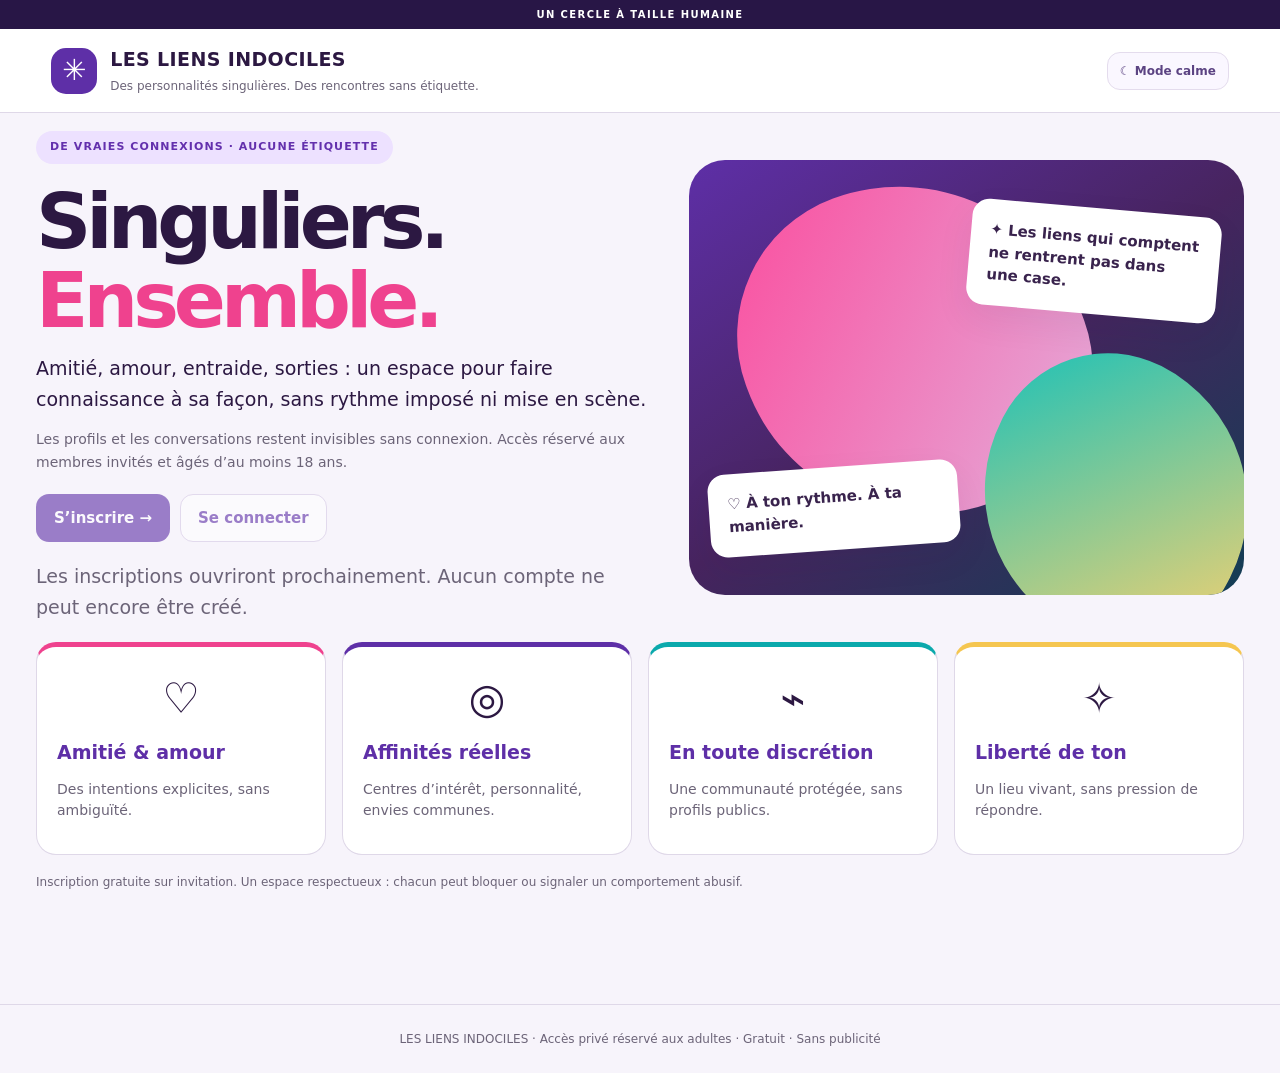
==== index.html @ 8195e967 "Add files via upload" ====
<!doctype html><html lang="fr"><head><meta charset="utf-8"><meta name="viewport" content="width=device-width,initial-scale=1"><meta name="theme-color" content="#22103c"><meta name="robots" content="noindex,nofollow"><title>LES LIENS INDOCILES — Cercle privé</title><meta name="description" content="Des personnalités singulières. Des rencontres sans étiquette."><link rel="stylesheet" href="style.css"></head><body>
<div class="topline">UN CERCLE À TAILLE HUMAINE</div>
<header><div class="brand"><div class="brandicon">✳</div><div><b>LES LIENS INDOCILES</b><span>Des personnalités singulières. Des rencontres sans étiquette.</span></div></div><div class="right"><span id="userBadge" class="muted"></span><button id="calmBtn" class="quiet" title="Atténue couleurs et animations">☾ Mode calme</button><button id="logoutBtn" class="quiet" hidden>Se déconnecter</button></div></header>
<main>
<section id="publicHome" class="publicHome"><div class="hero"><div><span class="eyebrow">DE VRAIES CONNEXIONS · AUCUNE ÉTIQUETTE</span><h1>Singuliers.<br><em>Ensemble.</em></h1><p>Amitié, amour, entraide, sorties : un espace pour faire connaissance à sa façon, sans rythme imposé ni mise en scène.</p><p class="note">Les profils et les conversations restent invisibles sans connexion. Accès réservé aux membres invités et âgés d’au moins 18 ans.</p><div class="actions"><button id="signupOpen" class="primary">S’inscrire →</button><button id="loginOpen" class="secondary">Se connecter</button></div><p class="tiny" id="availabilityInfo" aria-live="polite"></p></div><div class="illustration"><div class="shape orb1"></div><div class="shape orb2"></div><div class="quote q1">✦ Les liens qui comptent ne rentrent pas dans une case.</div><div class="quote q2">♡ À ton rythme. À ta manière.</div></div></div><div class="features"><article><div>♡</div><h3>Amitié & amour</h3><p>Des intentions explicites, sans ambiguïté.</p></article><article><div>◎</div><h3>Affinités réelles</h3><p>Centres d’intérêt, personnalité, envies communes.</p></article><article><div>⌁</div><h3>En toute discrétion</h3><p>Une communauté protégée, sans profils publics.</p></article><article><div>✧</div><h3>Liberté de ton</h3><p>Un lieu vivant, sans pression de répondre.</p></article></div><p class="tiny">Inscription gratuite sur invitation. Un espace respectueux : chacun peut bloquer ou signaler un comportement abusif.</p></section>
<section id="authPanel" class="authPanel" hidden><div class="panel authbox"><button id="backHome" class="quiet">← Accueil</button><h2 id="authTitle">Créer mon compte</h2><p class="muted">L’accès est réservé aux personnes invitées. Les profils et les échanges restent privés.</p><label>Adresse e-mail<input id="authEmail" type="email" autocomplete="email" placeholder="toi@exemple.fr"></label><label>Mot de passe<input id="authPassword" type="password" autocomplete="current-password" minlength="10" placeholder="Au moins 10 caractères"></label><div class="actions"><button id="signUpBtn" class="primary">Créer mon compte</button><button id="signInBtn" class="secondary">Me connecter</button></div><p class="tiny">Utilise l’adresse à laquelle tu as été invité(e). Un e-mail de confirmation peut être nécessaire.</p><div id="authMessage" class="feedback" aria-live="polite"></div></div></section>
<section id="app" hidden><nav class="tabs" aria-label="Espace membres"><button data-page="explorer" class="active">Découvrir</button><button data-page="profil">Mon profil</button><button data-page="messages">Messages</button><button data-page="securite">Sécurité</button></nav><div id="pageContent"></div></section>
<section id="setup" class="setup" hidden><div class="panel"><h2>Les inscriptions ne sont pas encore ouvertes</h2><p>Le cercle n’est pas encore accessible aux nouveaux membres.</p></div></section>
</main><footer>LES LIENS INDOCILES · Accès privé réservé aux adultes · Gratuit · Sans publicité</footer>
<div id="modal" class="modal" hidden role="dialog" aria-modal="true" aria-labelledby="modalTitle"><div class="dialog"><button id="closeModal" class="close" aria-label="Fermer">×</button><h2 id="modalTitle">Profil</h2><div id="modalContent"></div></div></div>
<script src="config.js" onerror="void 0"></script><script type="module" src="app.js"></script>
</body></html>
---- style.css ----
:root{--bg:#f7f4fb;--paper:white;--text:#2c1842;--muted:#6c6478;--line:#dfd8e8;--pink:#ef428e;--teal:#0ba9ac;--yellow:#f5c650;--purple:#5e2fa7;--shadow:0 14px 35px #2f1a4a12}*{box-sizing:border-box}html{scroll-behavior:smooth}body{margin:0;font:15px/1.5 system-ui,'Segoe UI',Arial,sans-serif;background:var(--bg);color:var(--text)}button,input,select,textarea{font:inherit}button{cursor:pointer}button:disabled{opacity:.6;cursor:not-allowed}a{color:inherit;text-decoration:none}a:hover{text-decoration:underline}h1,h2,h3,p{margin:0 0 13px}h1{font-size:clamp(48px,6vw,92px);line-height:1.03;letter-spacing:-.065em}h1 em{font-style:normal;color:var(--pink)}h2{font-size:clamp(25px,3vw,36px);letter-spacing:-.04em}.topline{background:#281646;color:white;text-align:center;padding:7px 12px;font-size:10px;font-weight:800;letter-spacing:.14em}header{padding:16px clamp(18px,4vw,60px);background:#fff;border-bottom:1px solid var(--line);display:flex;gap:20px;justify-content:space-between;align-items:center;flex-wrap:wrap}.brand{display:flex;align-items:center;gap:13px}.brandicon{background:var(--purple);color:#fff;width:46px;height:46px;border-radius:15px;display:grid;place-items:center;font-size:29px}.brand b{font-size:19px;letter-spacing:.02em;display:block}.brand span{font-size:12px;color:var(--muted)}.right{display:flex;align-items:center;gap:8px;flex-wrap:wrap}.muted{color:var(--muted)}main{max-width:1260px;margin:auto;padding:0 26px 60px}.hero{display:grid;grid-template-columns:1.05fr .95fr;gap:40px;align-items:center;min-height:510px}.hero p{font-size:19px;max-width:620px;line-height:1.65}.hero .note{font-size:14px;color:var(--muted)}.eyebrow{display:inline-block;color:#6330ad;background:#ede1ff;font-size:11px;letter-spacing:.1em;font-weight:900;border-radius:99px;padding:8px 14px;margin:18px 0}.actions{display:flex;align-items:center;gap:10px;flex-wrap:wrap;margin:19px 0}.primary,.secondary,.quiet,.chip,.tabs button,.linkbutton{border-radius:13px;padding:12px 17px;font-weight:800;border:1px solid transparent;display:inline-flex;align-items:center;justify-content:center;gap:7px}.primary,.linkbutton{background:var(--purple);color:#fff}.primary:hover{background:#4c2787;text-decoration:none}.secondary{background:#fff;border-color:#d5c9e5;color:var(--purple)}.secondary:hover{background:#f2eaff;text-decoration:none}.quiet{background:#faf7ff;border-color:#e4dced;color:#5b4382;padding:9px 12px;font-size:12px}.illustration{height:435px;position:relative;overflow:hidden;border-radius:36px;background:linear-gradient(145deg,#5e2fa7,#47245f 50%,#123e54)}.shape{position:absolute;border-radius:45% 60% 43% 59%}.orb1{width:340px;height:340px;top:20px;left:55px;background:linear-gradient(135deg,#fb4d9e,#e3afdb);transform:rotate(-20deg)}.orb2{width:275px;height:275px;bottom:-40px;right:-10px;background:linear-gradient(130deg,#18c1b9,#fbd16e);transform:rotate(27deg)}.quote{position:absolute;background:#fff;color:#39234d;border-radius:17px;padding:19px;box-shadow:var(--shadow);max-width:250px;font-weight:750}.q1{right:25px;top:48px;transform:rotate(5deg)}.q2{bottom:45px;left:20px;transform:rotate(-4deg)}.features{display:grid;grid-template-columns:repeat(4,1fr);gap:16px}.features article{background:white;border:1px solid var(--line);border-top:5px solid var(--pink);padding:20px;border-radius:20px}.features article:nth-child(2){border-top-color:var(--purple)}.features article:nth-child(3){border-top-color:var(--teal)}.features article:nth-child(4){border-top-color:var(--yellow)}.features article div{font-size:42px;text-align:center;margin-bottom:8px}.features article h3{font-size:19px;color:var(--purple)}.features article p{color:var(--muted);font-size:14px}.tiny{font-size:12px;color:var(--muted);margin:18px 0}.panel{border:1px solid var(--line);border-radius:22px;background:white;padding:24px;box-shadow:var(--shadow)}.authbox{max-width:540px;margin:45px auto}.authbox label,.fieldlabel{display:block;font-size:13px;font-weight:800;margin:12px 0}.fieldlabel{margin-bottom:5px}input:not([type=checkbox]),select,textarea{display:block;width:100%;padding:11px 13px;border:1px solid #cfc3dd;border-radius:12px;background:#fff;color:var(--text);margin-top:5px}input[type=checkbox]{width:17px;height:17px;accent-color:var(--purple)}textarea{min-height:87px;resize:vertical}.feedback{font-weight:700;color:var(--purple);font-size:13px;white-space:pre-wrap}.tabs{display:flex;flex-wrap:wrap;gap:7px;margin:25px 0}.tabs button{background:white;border:1px solid var(--line);color:var(--text)}.tabs button.active{color:#fff;background:var(--purple)}.contenttop{margin-bottom:16px;display:flex;align-items:center;justify-content:space-between;gap:15px;flex-wrap:wrap}.contenttop p{color:var(--muted)}.filters{display:grid;grid-template-columns:repeat(5,minmax(110px,1fr));gap:10px;margin-bottom:15px}.filters label{font-size:12px;font-weight:750}.grid{display:grid;grid-template-columns:repeat(3,minmax(0,1fr));gap:16px}.profilecard{background:white;border:1px solid var(--line);border-radius:20px;overflow:hidden}.cardcover{height:125px;position:relative;display:flex;align-items:center;justify-content:center;background:linear-gradient(135deg,#dbb2f4,#fbd1df)}.profilecard:nth-child(3n+2) .cardcover{background:linear-gradient(135deg,#a9e9e2,#f3d2f2)}.profilecard:nth-child(3n+3) .cardcover{background:linear-gradient(135deg,#f3cf89,#d4cafc)}.avatar{width:85px;height:85px;border-radius:50%;background:#fff9;display:grid;place-items:center;font:40px Georgia,serif;color:var(--purple);object-fit:cover;border:3px solid white}.cardbody{padding:17px}.cardbody h3{margin:0}.pillset{display:flex;gap:5px;flex-wrap:wrap;margin:7px 0}.pill{border-radius:30px;background:#f2e7ff;color:#6136a0;padding:4px 9px;font-size:11px;font-weight:800}.cardbody p{font-size:13px;color:var(--muted)}.twocol{display:grid;grid-template-columns:1.2fr .8fr;gap:18px}.formgrid{display:grid;grid-template-columns:1fr 1fr;gap:12px}.checks{display:flex;gap:11px;flex-wrap:wrap;align-items:center;margin:7px 0}.checks label{display:flex;gap:5px;align-items:center;font-size:13px}.hint{font-size:12px;color:var(--muted)}.notice{padding:13px;border-radius:13px;background:#f2eaff;color:#553483;font-size:13px}.warn{background:#fff2d9;color:#745421;padding:13px;border-radius:14px}.chatbox{display:grid;grid-template-columns:280px 1fr;gap:16px}.chatmembers{display:grid;gap:7px;align-content:start}.chatmembers button{text-align:left;border:1px solid var(--line);padding:11px;border-radius:11px;background:white}.chatmembers button.selected{background:#eee0ff;border-color:#af8ddd}.chatlog{min-height:320px;max-height:480px;overflow:auto;border:1px solid var(--line);border-radius:15px;background:#faf8fd;padding:15px;display:flex;flex-direction:column;gap:10px}.bubble{max-width:82%;padding:12px;border-radius:13px;background:white;border:1px solid var(--line);align-self:flex-start}.bubble.mine{background:#e7d5ff;align-self:flex-end}.bubble small{display:block;color:var(--muted);font-size:11px;margin-top:5px}.bubble img{max-width:200px;max-height:190px;display:block;border-radius:10px}.bubble audio{display:block;max-width:220px}.chatcompose{display:flex;gap:8px;align-items:center;margin-top:10px;flex-wrap:wrap}.chatcompose textarea{flex:1;min-width:220px}.filebutton{position:relative;overflow:hidden}.filebutton input{position:absolute;inset:0;opacity:0;cursor:pointer}.modal{position:fixed;inset:0;background:#1a1039aa;display:grid;place-items:center;padding:18px;z-index:30}.dialog{background:#fff;max-width:570px;width:100%;border-radius:24px;padding:23px;max-height:90vh;overflow:auto;position:relative}.close{position:absolute;top:15px;right:18px;border:0;background:#eee5fa;font-size:24px;border-radius:11px;width:35px;height:35px}.stack{display:grid;gap:8px}.gallery{display:flex;gap:8px;flex-wrap:wrap}.gallery img{width:83px;height:83px;object-fit:cover;border-radius:12px}.sectiontitle{margin-top:23px}.setup{margin-top:30px}.setup .panel{max-width:650px;margin:auto}footer{margin-top:35px;padding:25px;text-align:center;color:var(--muted);font-size:12px;border-top:1px solid var(--line)}[hidden]{display:none!important}button:focus-visible,input:focus-visible,select:focus-visible,textarea:focus-visible{outline:3px solid #f08ab5;outline-offset:2px}
body.calm{--bg:#f5f6f4;--paper:#fff;--text:#33463e;--pink:#617b75;--teal:#617b75;--purple:#536d63;--yellow:#a2aaa0}body.calm *,body.calm *:before,body.calm *:after{animation:none!important;transition:none!important;scroll-behavior:auto!important}body.calm .illustration{background:#dbe8e1}body.calm .orb1,body.calm .orb2{background:#b8d0c3}
@media(max-width:930px){.hero{grid-template-columns:1fr}.illustration{max-height:280px}.features{grid-template-columns:repeat(2,1fr)}.grid{grid-template-columns:repeat(2,1fr)}.filters{grid-template-columns:repeat(3,1fr)}.chatbox{grid-template-columns:1fr}.chatmembers{display:flex;overflow:auto}.chatmembers button{white-space:nowrap}}@media(max-width:600px){main{padding:0 14px 40px}.brand b{font-size:16px}.brand span{font-size:10px}.hero{padding:25px 0}.hero p{font-size:16px}.illustration{height:245px}.orb1{width:210px;height:210px}.orb2{width:170px;height:170px}.q1{right:5px;top:15px}.q2{left:8px;bottom:20px}.features{gap:10px}.features article{padding:13px}.features article h3{font-size:16px}.features article p{font-size:13px}.grid,.twocol,.formgrid{grid-template-columns:1fr}.filters{grid-template-columns:repeat(2,1fr)}.panel{padding:16px}.brandicon{width:36px;height:36px}.tabs button{padding:10px 11px;font-size:12px}}
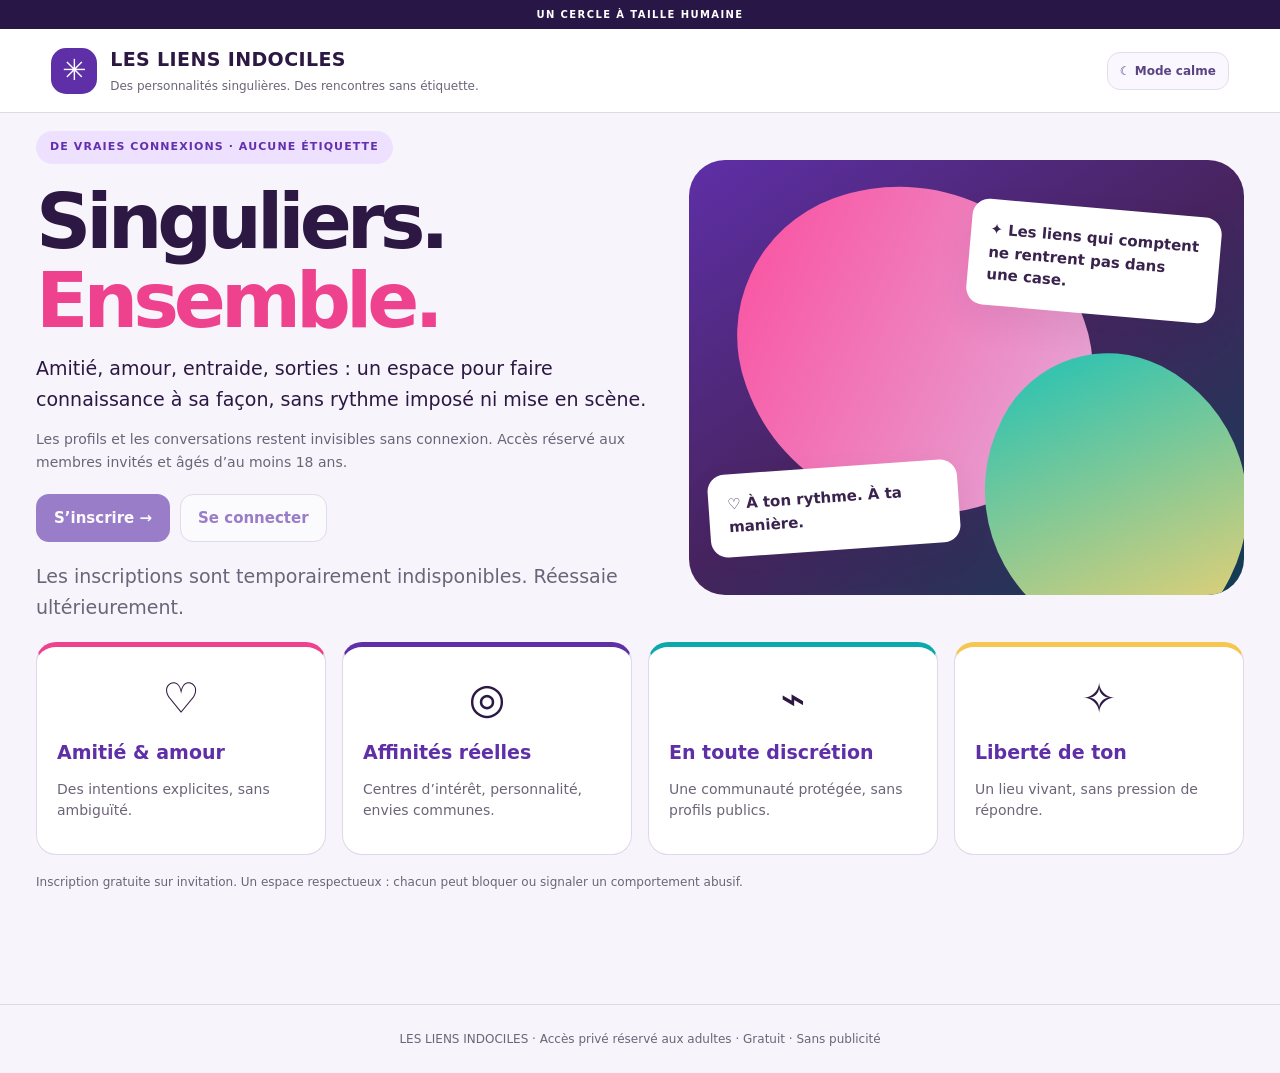
==== commit 99aeb6f9: "Add files via upload" ====
--- a/index.html
+++ b/index.html
@@ -4,7 +4,7 @@
 <main>
 <section id="publicHome" class="publicHome"><div class="hero"><div><span class="eyebrow">DE VRAIES CONNEXIONS · AUCUNE ÉTIQUETTE</span><h1>Singuliers.<br><em>Ensemble.</em></h1><p>Amitié, amour, entraide, sorties : un espace pour faire connaissance à sa façon, sans rythme imposé ni mise en scène.</p><p class="note">Les profils et les conversations restent invisibles sans connexion. Accès réservé aux membres invités et âgés d’au moins 18 ans.</p><div class="actions"><button id="signupOpen" class="primary">S’inscrire →</button><button id="loginOpen" class="secondary">Se connecter</button></div><p class="tiny" id="availabilityInfo" aria-live="polite"></p></div><div class="illustration"><div class="shape orb1"></div><div class="shape orb2"></div><div class="quote q1">✦ Les liens qui comptent ne rentrent pas dans une case.</div><div class="quote q2">♡ À ton rythme. À ta manière.</div></div></div><div class="features"><article><div>♡</div><h3>Amitié & amour</h3><p>Des intentions explicites, sans ambiguïté.</p></article><article><div>◎</div><h3>Affinités réelles</h3><p>Centres d’intérêt, personnalité, envies communes.</p></article><article><div>⌁</div><h3>En toute discrétion</h3><p>Une communauté protégée, sans profils publics.</p></article><article><div>✧</div><h3>Liberté de ton</h3><p>Un lieu vivant, sans pression de répondre.</p></article></div><p class="tiny">Inscription gratuite sur invitation. Un espace respectueux : chacun peut bloquer ou signaler un comportement abusif.</p></section>
 <section id="authPanel" class="authPanel" hidden><div class="panel authbox"><button id="backHome" class="quiet">← Accueil</button><h2 id="authTitle">Créer mon compte</h2><p class="muted">L’accès est réservé aux personnes invitées. Les profils et les échanges restent privés.</p><label>Adresse e-mail<input id="authEmail" type="email" autocomplete="email" placeholder="toi@exemple.fr"></label><label>Mot de passe<input id="authPassword" type="password" autocomplete="current-password" minlength="10" placeholder="Au moins 10 caractères"></label><div class="actions"><button id="signUpBtn" class="primary">Créer mon compte</button><button id="signInBtn" class="secondary">Me connecter</button></div><p class="tiny">Utilise l’adresse à laquelle tu as été invité(e). Un e-mail de confirmation peut être nécessaire.</p><div id="authMessage" class="feedback" aria-live="polite"></div></div></section>
-<section id="app" hidden><nav class="tabs" aria-label="Espace membres"><button data-page="explorer" class="active">Découvrir</button><button data-page="profil">Mon profil</button><button data-page="messages">Messages</button><button data-page="securite">Sécurité</button></nav><div id="pageContent"></div></section>
+<section id="app" hidden><nav class="tabs" aria-label="Espace membres"><button data-page="accueil" class="active">Accueil</button><button data-page="explorer">Découvrir</button><button data-page="forums">Forums</button><button data-page="salons">Salons</button><button data-page="sorties">Sorties</button><button data-page="messages">Messages</button><button data-page="profil">Mon profil</button><button data-page="securite">Sécurité</button></nav><div id="pageContent"></div></section>
 <section id="setup" class="setup" hidden><div class="panel"><h2>Les inscriptions ne sont pas encore ouvertes</h2><p>Le cercle n’est pas encore accessible aux nouveaux membres.</p></div></section>
 </main><footer>LES LIENS INDOCILES · Accès privé réservé aux adultes · Gratuit · Sans publicité</footer>
 <div id="modal" class="modal" hidden role="dialog" aria-modal="true" aria-labelledby="modalTitle"><div class="dialog"><button id="closeModal" class="close" aria-label="Fermer">×</button><h2 id="modalTitle">Profil</h2><div id="modalContent"></div></div></div>
--- a/style.css
+++ b/style.css
@@ -1,3 +1,25 @@
 :root{--bg:#f7f4fb;--paper:white;--text:#2c1842;--muted:#6c6478;--line:#dfd8e8;--pink:#ef428e;--teal:#0ba9ac;--yellow:#f5c650;--purple:#5e2fa7;--shadow:0 14px 35px #2f1a4a12}*{box-sizing:border-box}html{scroll-behavior:smooth}body{margin:0;font:15px/1.5 system-ui,'Segoe UI',Arial,sans-serif;background:var(--bg);color:var(--text)}button,input,select,textarea{font:inherit}button{cursor:pointer}button:disabled{opacity:.6;cursor:not-allowed}a{color:inherit;text-decoration:none}a:hover{text-decoration:underline}h1,h2,h3,p{margin:0 0 13px}h1{font-size:clamp(48px,6vw,92px);line-height:1.03;letter-spacing:-.065em}h1 em{font-style:normal;color:var(--pink)}h2{font-size:clamp(25px,3vw,36px);letter-spacing:-.04em}.topline{background:#281646;color:white;text-align:center;padding:7px 12px;font-size:10px;font-weight:800;letter-spacing:.14em}header{padding:16px clamp(18px,4vw,60px);background:#fff;border-bottom:1px solid var(--line);display:flex;gap:20px;justify-content:space-between;align-items:center;flex-wrap:wrap}.brand{display:flex;align-items:center;gap:13px}.brandicon{background:var(--purple);color:#fff;width:46px;height:46px;border-radius:15px;display:grid;place-items:center;font-size:29px}.brand b{font-size:19px;letter-spacing:.02em;display:block}.brand span{font-size:12px;color:var(--muted)}.right{display:flex;align-items:center;gap:8px;flex-wrap:wrap}.muted{color:var(--muted)}main{max-width:1260px;margin:auto;padding:0 26px 60px}.hero{display:grid;grid-template-columns:1.05fr .95fr;gap:40px;align-items:center;min-height:510px}.hero p{font-size:19px;max-width:620px;line-height:1.65}.hero .note{font-size:14px;color:var(--muted)}.eyebrow{display:inline-block;color:#6330ad;background:#ede1ff;font-size:11px;letter-spacing:.1em;font-weight:900;border-radius:99px;padding:8px 14px;margin:18px 0}.actions{display:flex;align-items:center;gap:10px;flex-wrap:wrap;margin:19px 0}.primary,.secondary,.quiet,.chip,.tabs button,.linkbutton{border-radius:13px;padding:12px 17px;font-weight:800;border:1px solid transparent;display:inline-flex;align-items:center;justify-content:center;gap:7px}.primary,.linkbutton{background:var(--purple);color:#fff}.primary:hover{background:#4c2787;text-decoration:none}.secondary{background:#fff;border-color:#d5c9e5;color:var(--purple)}.secondary:hover{background:#f2eaff;text-decoration:none}.quiet{background:#faf7ff;border-color:#e4dced;color:#5b4382;padding:9px 12px;font-size:12px}.illustration{height:435px;position:relative;overflow:hidden;border-radius:36px;background:linear-gradient(145deg,#5e2fa7,#47245f 50%,#123e54)}.shape{position:absolute;border-radius:45% 60% 43% 59%}.orb1{width:340px;height:340px;top:20px;left:55px;background:linear-gradient(135deg,#fb4d9e,#e3afdb);transform:rotate(-20deg)}.orb2{width:275px;height:275px;bottom:-40px;right:-10px;background:linear-gradient(130deg,#18c1b9,#fbd16e);transform:rotate(27deg)}.quote{position:absolute;background:#fff;color:#39234d;border-radius:17px;padding:19px;box-shadow:var(--shadow);max-width:250px;font-weight:750}.q1{right:25px;top:48px;transform:rotate(5deg)}.q2{bottom:45px;left:20px;transform:rotate(-4deg)}.features{display:grid;grid-template-columns:repeat(4,1fr);gap:16px}.features article{background:white;border:1px solid var(--line);border-top:5px solid var(--pink);padding:20px;border-radius:20px}.features article:nth-child(2){border-top-color:var(--purple)}.features article:nth-child(3){border-top-color:var(--teal)}.features article:nth-child(4){border-top-color:var(--yellow)}.features article div{font-size:42px;text-align:center;margin-bottom:8px}.features article h3{font-size:19px;color:var(--purple)}.features article p{color:var(--muted);font-size:14px}.tiny{font-size:12px;color:var(--muted);margin:18px 0}.panel{border:1px solid var(--line);border-radius:22px;background:white;padding:24px;box-shadow:var(--shadow)}.authbox{max-width:540px;margin:45px auto}.authbox label,.fieldlabel{display:block;font-size:13px;font-weight:800;margin:12px 0}.fieldlabel{margin-bottom:5px}input:not([type=checkbox]),select,textarea{display:block;width:100%;padding:11px 13px;border:1px solid #cfc3dd;border-radius:12px;background:#fff;color:var(--text);margin-top:5px}input[type=checkbox]{width:17px;height:17px;accent-color:var(--purple)}textarea{min-height:87px;resize:vertical}.feedback{font-weight:700;color:var(--purple);font-size:13px;white-space:pre-wrap}.tabs{display:flex;flex-wrap:wrap;gap:7px;margin:25px 0}.tabs button{background:white;border:1px solid var(--line);color:var(--text)}.tabs button.active{color:#fff;background:var(--purple)}.contenttop{margin-bottom:16px;display:flex;align-items:center;justify-content:space-between;gap:15px;flex-wrap:wrap}.contenttop p{color:var(--muted)}.filters{display:grid;grid-template-columns:repeat(5,minmax(110px,1fr));gap:10px;margin-bottom:15px}.filters label{font-size:12px;font-weight:750}.grid{display:grid;grid-template-columns:repeat(3,minmax(0,1fr));gap:16px}.profilecard{background:white;border:1px solid var(--line);border-radius:20px;overflow:hidden}.cardcover{height:125px;position:relative;display:flex;align-items:center;justify-content:center;background:linear-gradient(135deg,#dbb2f4,#fbd1df)}.profilecard:nth-child(3n+2) .cardcover{background:linear-gradient(135deg,#a9e9e2,#f3d2f2)}.profilecard:nth-child(3n+3) .cardcover{background:linear-gradient(135deg,#f3cf89,#d4cafc)}.avatar{width:85px;height:85px;border-radius:50%;background:#fff9;display:grid;place-items:center;font:40px Georgia,serif;color:var(--purple);object-fit:cover;border:3px solid white}.cardbody{padding:17px}.cardbody h3{margin:0}.pillset{display:flex;gap:5px;flex-wrap:wrap;margin:7px 0}.pill{border-radius:30px;background:#f2e7ff;color:#6136a0;padding:4px 9px;font-size:11px;font-weight:800}.cardbody p{font-size:13px;color:var(--muted)}.twocol{display:grid;grid-template-columns:1.2fr .8fr;gap:18px}.formgrid{display:grid;grid-template-columns:1fr 1fr;gap:12px}.checks{display:flex;gap:11px;flex-wrap:wrap;align-items:center;margin:7px 0}.checks label{display:flex;gap:5px;align-items:center;font-size:13px}.hint{font-size:12px;color:var(--muted)}.notice{padding:13px;border-radius:13px;background:#f2eaff;color:#553483;font-size:13px}.warn{background:#fff2d9;color:#745421;padding:13px;border-radius:14px}.chatbox{display:grid;grid-template-columns:280px 1fr;gap:16px}.chatmembers{display:grid;gap:7px;align-content:start}.chatmembers button{text-align:left;border:1px solid var(--line);padding:11px;border-radius:11px;background:white}.chatmembers button.selected{background:#eee0ff;border-color:#af8ddd}.chatlog{min-height:320px;max-height:480px;overflow:auto;border:1px solid var(--line);border-radius:15px;background:#faf8fd;padding:15px;display:flex;flex-direction:column;gap:10px}.bubble{max-width:82%;padding:12px;border-radius:13px;background:white;border:1px solid var(--line);align-self:flex-start}.bubble.mine{background:#e7d5ff;align-self:flex-end}.bubble small{display:block;color:var(--muted);font-size:11px;margin-top:5px}.bubble img{max-width:200px;max-height:190px;display:block;border-radius:10px}.bubble audio{display:block;max-width:220px}.chatcompose{display:flex;gap:8px;align-items:center;margin-top:10px;flex-wrap:wrap}.chatcompose textarea{flex:1;min-width:220px}.filebutton{position:relative;overflow:hidden}.filebutton input{position:absolute;inset:0;opacity:0;cursor:pointer}.modal{position:fixed;inset:0;background:#1a1039aa;display:grid;place-items:center;padding:18px;z-index:30}.dialog{background:#fff;max-width:570px;width:100%;border-radius:24px;padding:23px;max-height:90vh;overflow:auto;position:relative}.close{position:absolute;top:15px;right:18px;border:0;background:#eee5fa;font-size:24px;border-radius:11px;width:35px;height:35px}.stack{display:grid;gap:8px}.gallery{display:flex;gap:8px;flex-wrap:wrap}.gallery img{width:83px;height:83px;object-fit:cover;border-radius:12px}.sectiontitle{margin-top:23px}.setup{margin-top:30px}.setup .panel{max-width:650px;margin:auto}footer{margin-top:35px;padding:25px;text-align:center;color:var(--muted);font-size:12px;border-top:1px solid var(--line)}[hidden]{display:none!important}button:focus-visible,input:focus-visible,select:focus-visible,textarea:focus-visible{outline:3px solid #f08ab5;outline-offset:2px}
 body.calm{--bg:#f5f6f4;--paper:#fff;--text:#33463e;--pink:#617b75;--teal:#617b75;--purple:#536d63;--yellow:#a2aaa0}body.calm *,body.calm *:before,body.calm *:after{animation:none!important;transition:none!important;scroll-behavior:auto!important}body.calm .illustration{background:#dbe8e1}body.calm .orb1,body.calm .orb2{background:#b8d0c3}
 @media(max-width:930px){.hero{grid-template-columns:1fr}.illustration{max-height:280px}.features{grid-template-columns:repeat(2,1fr)}.grid{grid-template-columns:repeat(2,1fr)}.filters{grid-template-columns:repeat(3,1fr)}.chatbox{grid-template-columns:1fr}.chatmembers{display:flex;overflow:auto}.chatmembers button{white-space:nowrap}}@media(max-width:600px){main{padding:0 14px 40px}.brand b{font-size:16px}.brand span{font-size:10px}.hero{padding:25px 0}.hero p{font-size:16px}.illustration{height:245px}.orb1{width:210px;height:210px}.orb2{width:170px;height:170px}.q1{right:5px;top:15px}.q2{left:8px;bottom:20px}.features{gap:10px}.features article{padding:13px}.features article h3{font-size:16px}.features article p{font-size:13px}.grid,.twocol,.formgrid{grid-template-columns:1fr}.filters{grid-template-columns:repeat(2,1fr)}.panel{padding:16px}.brandicon{width:36px;height:36px}.tabs button{padding:10px 11px;font-size:12px}}
+
+/* LES LIENS INDOCILES — espaces communautaires */
+.tabs{position:sticky;top:0;z-index:10;background:var(--bg);padding:10px 0;margin:10px 0 22px;border-bottom:1px solid var(--line)}
+.tabs button{padding:10px 14px;white-space:nowrap;font-size:13px}
+.hub-grid{display:grid;grid-template-columns:repeat(3,minmax(0,1fr));gap:16px;margin:16px 0 24px}
+.hub-card{background:white;border:1px solid var(--line);border-radius:20px;padding:22px;display:flex;flex-direction:column;align-items:flex-start;gap:10px;min-height:230px;box-shadow:0 8px 22px #2f1a4a09}
+.hub-card h3{margin:0;font-size:21px}.hub-card p{color:var(--muted);font-size:14px;flex:1}
+.hub-symbol{display:grid;place-items:center;width:47px;height:47px;border-radius:15px;background:#eee0ff;color:var(--purple);font-size:27px}
+.welcome{display:flex;justify-content:space-between;align-items:center;gap:25px;background:linear-gradient(125deg,#fff,#f3eaff)}
+.welcome h3{font-size:clamp(26px,3vw,38px);letter-spacing:-.04em}.welcome p{font-size:16px;color:var(--muted);max-width:670px}
+.welcome-mark{font-size:86px;color:var(--purple);opacity:.48}
+.community-guidance{margin:20px 0}.community-guidance p{color:var(--muted)}
+.community-actions{display:flex;flex-wrap:wrap;gap:10px;margin:16px 0}
+.community-list{display:grid;gap:12px;max-width:960px}
+.community-entry{background:white;padding:20px;border:1px solid var(--line);border-radius:18px;box-shadow:0 7px 18px #2f1a4a09;overflow-wrap:anywhere}
+.community-entry h3{font-size:20px;letter-spacing:-.02em;margin:7px 0}.community-entry p{color:var(--text);font-size:14px}
+.entry-meta,.entry-foot{display:flex;align-items:center;justify-content:space-between;gap:10px;flex-wrap:wrap;font-size:12px;color:var(--muted)}
+.entry-foot{margin-top:12px}.empty-state{padding:24px;background:#fff;border:1px dashed #cfc3dd;border-radius:16px;color:var(--muted)}
+.preserve-lines{white-space:pre-wrap;overflow-wrap:anywhere}
+.community-entry .pill{display:inline-block}
+@media(max-width:900px){.hub-grid{grid-template-columns:repeat(2,minmax(0,1fr))}.welcome-mark{font-size:60px}}
+@media(max-width:620px){main{padding:0 14px 42px}.tabs{overflow-x:auto;display:flex;flex-wrap:nowrap;scrollbar-width:thin}.tabs button{flex-shrink:0}.hub-grid{grid-template-columns:1fr}.hub-card{min-height:auto}.welcome-mark{display:none}.community-entry{padding:15px}.community-entry h3{font-size:18px}}
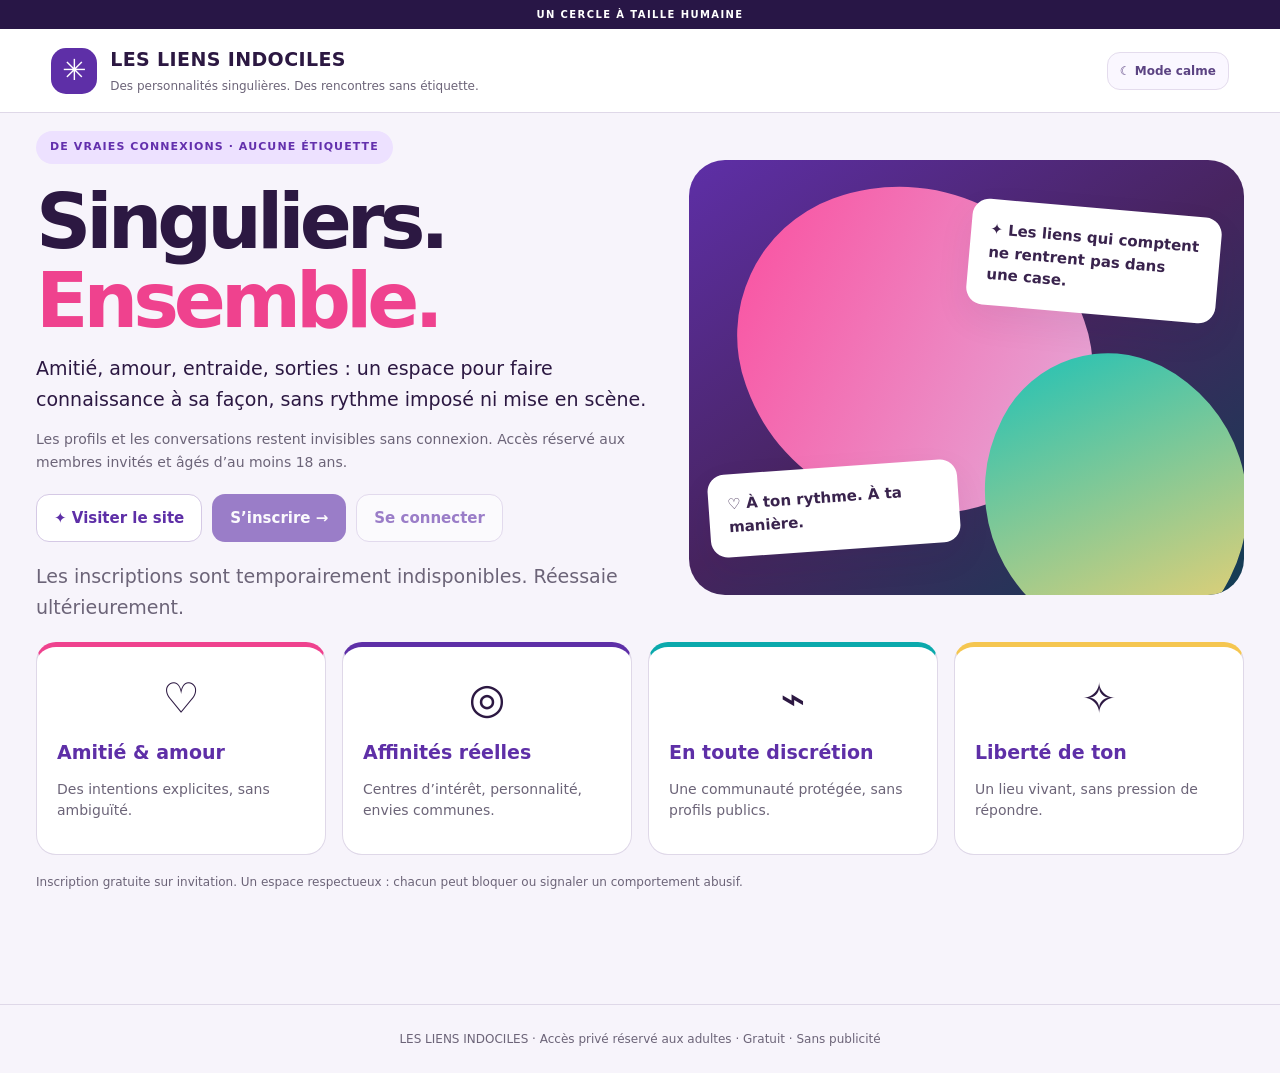
==== commit 8652e5a2: "Add files via upload" ====
--- a/index.html
+++ b/index.html
@@ -2,7 +2,7 @@
 <div class="topline">UN CERCLE À TAILLE HUMAINE</div>
 <header><div class="brand"><div class="brandicon">✳</div><div><b>LES LIENS INDOCILES</b><span>Des personnalités singulières. Des rencontres sans étiquette.</span></div></div><div class="right"><span id="userBadge" class="muted"></span><button id="calmBtn" class="quiet" title="Atténue couleurs et animations">☾ Mode calme</button><button id="logoutBtn" class="quiet" hidden>Se déconnecter</button></div></header>
 <main>
-<section id="publicHome" class="publicHome"><div class="hero"><div><span class="eyebrow">DE VRAIES CONNEXIONS · AUCUNE ÉTIQUETTE</span><h1>Singuliers.<br><em>Ensemble.</em></h1><p>Amitié, amour, entraide, sorties : un espace pour faire connaissance à sa façon, sans rythme imposé ni mise en scène.</p><p class="note">Les profils et les conversations restent invisibles sans connexion. Accès réservé aux membres invités et âgés d’au moins 18 ans.</p><div class="actions"><button id="signupOpen" class="primary">S’inscrire →</button><button id="loginOpen" class="secondary">Se connecter</button></div><p class="tiny" id="availabilityInfo" aria-live="polite"></p></div><div class="illustration"><div class="shape orb1"></div><div class="shape orb2"></div><div class="quote q1">✦ Les liens qui comptent ne rentrent pas dans une case.</div><div class="quote q2">♡ À ton rythme. À ta manière.</div></div></div><div class="features"><article><div>♡</div><h3>Amitié & amour</h3><p>Des intentions explicites, sans ambiguïté.</p></article><article><div>◎</div><h3>Affinités réelles</h3><p>Centres d’intérêt, personnalité, envies communes.</p></article><article><div>⌁</div><h3>En toute discrétion</h3><p>Une communauté protégée, sans profils publics.</p></article><article><div>✧</div><h3>Liberté de ton</h3><p>Un lieu vivant, sans pression de répondre.</p></article></div><p class="tiny">Inscription gratuite sur invitation. Un espace respectueux : chacun peut bloquer ou signaler un comportement abusif.</p></section>
+<section id="publicHome" class="publicHome"><div class="hero"><div><span class="eyebrow">DE VRAIES CONNEXIONS · AUCUNE ÉTIQUETTE</span><h1>Singuliers.<br><em>Ensemble.</em></h1><p>Amitié, amour, entraide, sorties : un espace pour faire connaissance à sa façon, sans rythme imposé ni mise en scène.</p><p class="note">Les profils et les conversations restent invisibles sans connexion. Accès réservé aux membres invités et âgés d’au moins 18 ans.</p><div class="actions"><a href="visite.html" class="secondary" id="publicTourLink" aria-label="Visiter le site en démonstration avec des données fictives">✦ Visiter le site</a><button id="signupOpen" class="primary">S’inscrire →</button><button id="loginOpen" class="secondary">Se connecter</button></div><p class="tiny" id="availabilityInfo" aria-live="polite"></p></div><div class="illustration"><div class="shape orb1"></div><div class="shape orb2"></div><div class="quote q1">✦ Les liens qui comptent ne rentrent pas dans une case.</div><div class="quote q2">♡ À ton rythme. À ta manière.</div></div></div><div class="features"><article><div>♡</div><h3>Amitié & amour</h3><p>Des intentions explicites, sans ambiguïté.</p></article><article><div>◎</div><h3>Affinités réelles</h3><p>Centres d’intérêt, personnalité, envies communes.</p></article><article><div>⌁</div><h3>En toute discrétion</h3><p>Une communauté protégée, sans profils publics.</p></article><article><div>✧</div><h3>Liberté de ton</h3><p>Un lieu vivant, sans pression de répondre.</p></article></div><p class="tiny">Inscription gratuite sur invitation. Un espace respectueux : chacun peut bloquer ou signaler un comportement abusif.</p></section>
 <section id="authPanel" class="authPanel" hidden><div class="panel authbox"><button id="backHome" class="quiet">← Accueil</button><h2 id="authTitle">Créer mon compte</h2><p class="muted">L’accès est réservé aux personnes invitées. Les profils et les échanges restent privés.</p><label>Adresse e-mail<input id="authEmail" type="email" autocomplete="email" placeholder="toi@exemple.fr"></label><label>Mot de passe<input id="authPassword" type="password" autocomplete="current-password" minlength="10" placeholder="Au moins 10 caractères"></label><div class="actions"><button id="signUpBtn" class="primary">Créer mon compte</button><button id="signInBtn" class="secondary">Me connecter</button></div><p class="tiny">Utilise l’adresse à laquelle tu as été invité(e). Un e-mail de confirmation peut être nécessaire.</p><div id="authMessage" class="feedback" aria-live="polite"></div></div></section>
 <section id="app" hidden><nav class="tabs" aria-label="Espace membres"><button data-page="accueil" class="active">Accueil</button><button data-page="explorer">Découvrir</button><button data-page="forums">Forums</button><button data-page="salons">Salons</button><button data-page="sorties">Sorties</button><button data-page="messages">Messages</button><button data-page="profil">Mon profil</button><button data-page="securite">Sécurité</button></nav><div id="pageContent"></div></section>
 <section id="setup" class="setup" hidden><div class="panel"><h2>Les inscriptions ne sont pas encore ouvertes</h2><p>Le cercle n’est pas encore accessible aux nouveaux membres.</p></div></section>
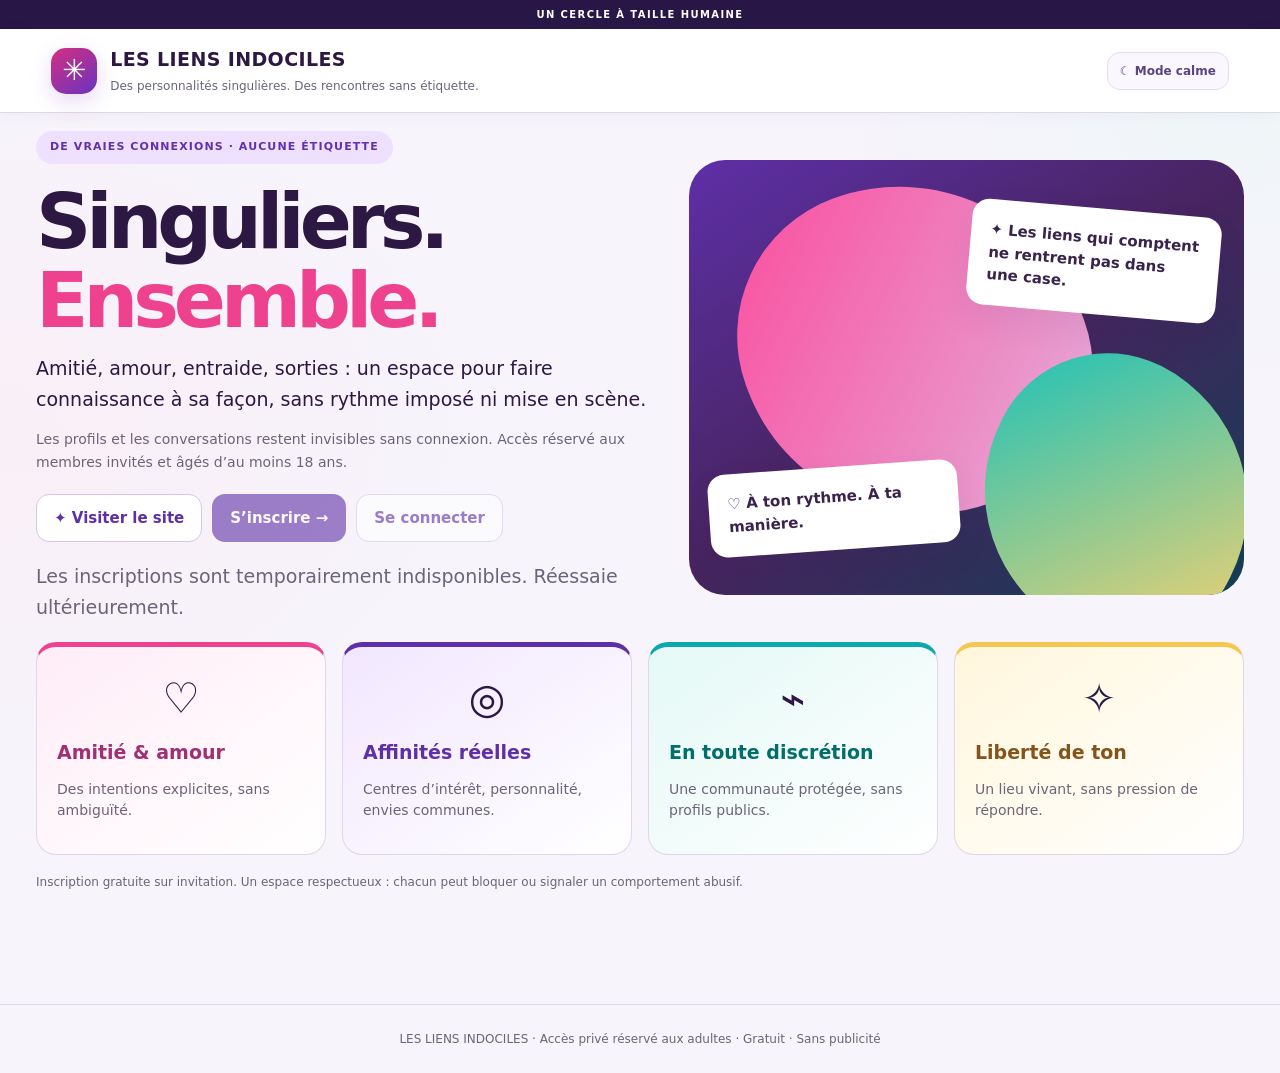
==== commit 71d62852: "Add versioning to stylesheet link in index.html Updated stylesheet link to include versioning." ====
--- a/index.html
+++ b/index.html
@@ -1,4 +1,4 @@
-<!doctype html><html lang="fr"><head><meta charset="utf-8"><meta name="viewport" content="width=device-width,initial-scale=1"><meta name="theme-color" content="#22103c"><meta name="robots" content="noindex,nofollow"><title>LES LIENS INDOCILES — Cercle privé</title><meta name="description" content="Des personnalités singulières. Des rencontres sans étiquette."><link rel="stylesheet" href="style.css"></head><body>
+<!doctype html><html lang="fr"><head><meta charset="utf-8"><meta name="viewport" content="width=device-width,initial-scale=1"><meta name="theme-color" content="#22103c"><meta name="robots" content="noindex,nofollow"><title>LES LIENS INDOCILES — Cercle privé</title><meta name="description" content="Des personnalités singulières. Des rencontres sans étiquette."><link rel="stylesheet" href="style.css?v=2a7a4f2123dc0ba2"></head><body>
 <div class="topline">UN CERCLE À TAILLE HUMAINE</div>
 <header><div class="brand"><div class="brandicon">✳</div><div><b>LES LIENS INDOCILES</b><span>Des personnalités singulières. Des rencontres sans étiquette.</span></div></div><div class="right"><span id="userBadge" class="muted"></span><button id="calmBtn" class="quiet" title="Atténue couleurs et animations">☾ Mode calme</button><button id="logoutBtn" class="quiet" hidden>Se déconnecter</button></div></header>
 <main>
--- a/style.css
+++ b/style.css
@@ -2,24 +2,94 @@
 body.calm{--bg:#f5f6f4;--paper:#fff;--text:#33463e;--pink:#617b75;--teal:#617b75;--purple:#536d63;--yellow:#a2aaa0}body.calm *,body.calm *:before,body.calm *:after{animation:none!important;transition:none!important;scroll-behavior:auto!important}body.calm .illustration{background:#dbe8e1}body.calm .orb1,body.calm .orb2{background:#b8d0c3}
 @media(max-width:930px){.hero{grid-template-columns:1fr}.illustration{max-height:280px}.features{grid-template-columns:repeat(2,1fr)}.grid{grid-template-columns:repeat(2,1fr)}.filters{grid-template-columns:repeat(3,1fr)}.chatbox{grid-template-columns:1fr}.chatmembers{display:flex;overflow:auto}.chatmembers button{white-space:nowrap}}@media(max-width:600px){main{padding:0 14px 40px}.brand b{font-size:16px}.brand span{font-size:10px}.hero{padding:25px 0}.hero p{font-size:16px}.illustration{height:245px}.orb1{width:210px;height:210px}.orb2{width:170px;height:170px}.q1{right:5px;top:15px}.q2{left:8px;bottom:20px}.features{gap:10px}.features article{padding:13px}.features article h3{font-size:16px}.features article p{font-size:13px}.grid,.twocol,.formgrid{grid-template-columns:1fr}.filters{grid-template-columns:repeat(2,1fr)}.panel{padding:16px}.brandicon{width:36px;height:36px}.tabs button{padding:10px 11px;font-size:12px}}
 
-/* LES LIENS INDOCILES — espaces communautaires */
-.tabs{position:sticky;top:0;z-index:10;background:var(--bg);padding:10px 0;margin:10px 0 22px;border-bottom:1px solid var(--line)}
-.tabs button{padding:10px 14px;white-space:nowrap;font-size:13px}
-.hub-grid{display:grid;grid-template-columns:repeat(3,minmax(0,1fr));gap:16px;margin:16px 0 24px}
-.hub-card{background:white;border:1px solid var(--line);border-radius:20px;padding:22px;display:flex;flex-direction:column;align-items:flex-start;gap:10px;min-height:230px;box-shadow:0 8px 22px #2f1a4a09}
-.hub-card h3{margin:0;font-size:21px}.hub-card p{color:var(--muted);font-size:14px;flex:1}
-.hub-symbol{display:grid;place-items:center;width:47px;height:47px;border-radius:15px;background:#eee0ff;color:var(--purple);font-size:27px}
-.welcome{display:flex;justify-content:space-between;align-items:center;gap:25px;background:linear-gradient(125deg,#fff,#f3eaff)}
-.welcome h3{font-size:clamp(26px,3vw,38px);letter-spacing:-.04em}.welcome p{font-size:16px;color:var(--muted);max-width:670px}
-.welcome-mark{font-size:86px;color:var(--purple);opacity:.48}
-.community-guidance{margin:20px 0}.community-guidance p{color:var(--muted)}
-.community-actions{display:flex;flex-wrap:wrap;gap:10px;margin:16px 0}
-.community-list{display:grid;gap:12px;max-width:960px}
-.community-entry{background:white;padding:20px;border:1px solid var(--line);border-radius:18px;box-shadow:0 7px 18px #2f1a4a09;overflow-wrap:anywhere}
-.community-entry h3{font-size:20px;letter-spacing:-.02em;margin:7px 0}.community-entry p{color:var(--text);font-size:14px}
+/* LES LIENS INDOCILES — IDENTITÉ COLORÉE / COMMUNAUTÉ
+   Chaque univers a une signature visuelle ; la navigation conserve la même architecture.
+   Les règles du mode calme sont volontairement placées à la fin. */
+:root{--violet-vif:#6834c0;--violet-pale:#f0e4ff;--rose-franc:#d52e81;--corail:#d94e72;--orange:#c76325;--jaune:#f8bc4d;--turquoise:#008888;--menthe:#287e58;--bleu:#3569bb}
+body{background:radial-gradient(ellipse 450px 320px at 96% 10%,#e8f8f680,transparent 85%),radial-gradient(ellipse 570px 420px at 0% 40%,#fbe9f280,transparent 83%),var(--bg)}
+header{box-shadow:0 3px 18px #35195109}
+.brandicon{background:linear-gradient(145deg,#d52e81,#6834c0);box-shadow:0 7px 22px #8d3dc333}
+:focus-visible{outline:3px solid #a54bcb!important;outline-offset:3px}
+.tabs{position:sticky;top:0;z-index:10;background:#faf7fbea;padding:12px 0;margin:10px 0 24px;border-bottom:1px solid var(--line);backdrop-filter:blur(12px);display:flex;flex-wrap:wrap;gap:8px}
+.tabs button{padding:10px 14px;white-space:nowrap;font-size:13px;border-radius:12px;background:#fff;transition:background .16s,color .16s,transform .16s}
+.tabs button:hover{transform:translateY(-1px);background:#f7eafd}
+.tabs button.active{background:var(--section-accent,#6834c0);border-color:var(--section-accent,#6834c0);box-shadow:0 6px 14px #46207b25;color:#fff}
+body[data-space="accueil"]{--section-accent:#a73794;--section-ink:#7c236e;--section-tint:#fce9f7;--section-edge:#f3c6e2}
+body[data-space="explorer"]{--section-accent:#803fce;--section-ink:#5c239d;--section-tint:#f1e9fc;--section-edge:#decaf9}
+body[data-space="forums"]{--section-accent:#b35b19;--section-ink:#844109;--section-tint:#fff3db;--section-edge:#f6dba4}
+body[data-space="salons"]{--section-accent:#00827f;--section-ink:#00615f;--section-tint:#ddf7f5;--section-edge:#aee4de}
+body[data-space="sorties"]{--section-accent:#327b4f;--section-ink:#245a3b;--section-tint:#e9f8e6;--section-edge:#b9e4b5}
+body[data-space="messages"]{--section-accent:#cb4267;--section-ink:#95284c;--section-tint:#ffe9ed;--section-edge:#f4c0cd}
+body[data-space="profil"]{--section-accent:#3765b1;--section-ink:#274c86;--section-tint:#e9f1ff;--section-edge:#c9d8f6}
+body[data-space="securite"]{--section-accent:#54715e;--section-ink:#365043;--section-tint:#edf4ed;--section-edge:#cbddcb}
+body[data-space="connexion"]{--section-accent:#6834c0;--section-ink:#4a208f;--section-tint:#f0e4ff;--section-edge:#ddc7f7}
+#app .contenttop{position:relative;overflow:hidden;padding:23px 25px 21px;background:linear-gradient(111deg,#fff,var(--section-tint,#f4e9ff));border-radius:24px;border:1px solid var(--section-edge,#e0cafd);margin-bottom:19px;box-shadow:0 7px 22px #40205408}
+#app .contenttop:after{content:"";position:absolute;right:-36px;top:-58px;width:165px;height:165px;border-radius:50%;border:34px solid var(--section-edge,#e0cafd);opacity:.28;pointer-events:none}
+#app .contenttop h2{color:var(--section-ink,#5e2fa7);position:relative;z-index:1;font-size:clamp(27px,3.5vw,39px);letter-spacing:-.045em}
+#app .contenttop p{color:#625769;position:relative;z-index:1}
+#app .contenttop .secondary{border-color:var(--section-edge,#ded0ee);color:var(--section-ink,#5e2fa7);z-index:1;position:relative}
+#app .contenttop #surprise{background:#fff;border-color:#dfc9ec}
+#app .community-actions .primary,#app .filters+.actions .primary,#app .primary{background:var(--section-accent,#6834c0)}
+#app .community-actions .primary:hover,#app .primary:hover{filter:brightness(.9)}
+#app .community-actions .secondary{border-color:var(--section-edge,#e1d4ed);color:var(--section-ink,#5e2fa7)}
+#app .panel{border-color:var(--section-edge,var(--line))}
+#app .panel h3,.sectiontitle{color:var(--section-ink,#5e2fa7)}
+.hub-grid{display:grid;grid-template-columns:repeat(3,minmax(0,1fr));gap:19px;margin:18px 0 24px}
+.hub-card{--card-accent:#6733bd;--card-ink:#4f258f;--card-bg:#f2eaff;--card-border:#dfcaf8;position:relative;isolation:isolate;overflow:hidden;background:linear-gradient(145deg,var(--card-bg),#fff 84%);border:1px solid var(--card-border);border-top:5px solid var(--card-accent);border-radius:22px;padding:24px;display:flex;flex-direction:column;align-items:flex-start;gap:12px;min-height:256px;box-shadow:0 10px 24px #37215b0d;transition:transform .18s,box-shadow .18s}
+.hub-card:after{content:"";position:absolute;z-index:-1;right:-32px;top:-31px;width:115px;height:115px;border-radius:33px;transform:rotate(22deg);background:var(--card-border);opacity:.45}
+.hub-card:hover{transform:translateY(-3px);box-shadow:0 15px 30px #37215b18}
+.hub-card:nth-child(1){--card-accent:#8340ce;--card-ink:#542495;--card-bg:#f3eafe;--card-border:#dfc9f8}
+.hub-card:nth-child(2){--card-accent:#bc621e;--card-ink:#81400f;--card-bg:#fff3dc;--card-border:#f4dca7}
+.hub-card:nth-child(3){--card-accent:#008b87;--card-ink:#006764;--card-bg:#dff8f5;--card-border:#a6e2dd}
+.hub-card:nth-child(4){--card-accent:#37915c;--card-ink:#235e3b;--card-bg:#e9f8e4;--card-border:#b9e5b6}
+.hub-card:nth-child(5){--card-accent:#d64d70;--card-ink:#a02c4b;--card-bg:#ffe9ef;--card-border:#f3c6d1}
+.hub-card:nth-child(6){--card-accent:#4375c4;--card-ink:#2c528e;--card-bg:#eaf2ff;--card-border:#c8dbf7}
+.hub-card h3{font-size:22px;color:var(--card-ink);letter-spacing:-.025em;margin:0}
+.hub-card p{color:#4d465c;font-size:14px;line-height:1.6;flex:1}
+.hub-symbol{display:grid;place-items:center;width:55px;height:55px;border-radius:16px;background:#ffffffb8;border:1px solid var(--card-border);color:var(--card-accent);font-size:30px;font-weight:700;box-shadow:0 4px 12px #39205c0a}
+.hub-card .secondary{background:#fff;border-color:var(--card-border);color:var(--card-ink);font-size:14px;box-shadow:0 4px 8px #4f29750a}
+.hub-card .secondary:hover{background:var(--card-accent);border-color:var(--card-accent);color:#fff}
+.welcome{display:flex;justify-content:space-between;align-items:center;gap:25px;background:radial-gradient(ellipse 240px 130px at 94% 12%,#ffd3758c,transparent 90%),linear-gradient(115deg,#6330b5,#ad3f9b 62%,#db638d);color:#fff;border:0!important;box-shadow:0 15px 32px #7a3d9750;padding:28px 31px}
+.welcome h3{color:#fff!important;font-size:clamp(27px,3vw,38px);letter-spacing:-.04em}
+.welcome p{font-size:16px;color:#fff!important;max-width:680px;opacity:.95}
+.welcome .eyebrow{background:#ffffff2b;color:#fff;border:1px solid #ffffff6b;font-weight:900}
+.welcome-mark{font-size:106px;color:#fff5c5;opacity:.64;line-height:1}
+.community-guidance{margin:22px 0;background:linear-gradient(115deg,#fff,#f0f7f5);border-left:5px solid #36a391!important}.community-guidance p{color:#575069}
+.community-actions{display:flex;flex-wrap:wrap;gap:10px;margin:17px 0 18px}
+.community-list{display:grid;gap:13px;max-width:1030px}
+.community-entry{background:linear-gradient(100deg,#fff,var(--section-tint,#faf6ff));padding:20px;border:1px solid var(--section-edge,#d9ccec);border-left:5px solid var(--section-accent,#6840c5);border-radius:18px;box-shadow:0 7px 18px #2f1a4a09;overflow-wrap:anywhere}
+.community-entry h3{font-size:20px;letter-spacing:-.02em;margin:7px 0;color:var(--section-ink,#5e2fa7)}
+.community-entry p{color:var(--text);font-size:14px}
 .entry-meta,.entry-foot{display:flex;align-items:center;justify-content:space-between;gap:10px;flex-wrap:wrap;font-size:12px;color:var(--muted)}
-.entry-foot{margin-top:12px}.empty-state{padding:24px;background:#fff;border:1px dashed #cfc3dd;border-radius:16px;color:var(--muted)}
-.preserve-lines{white-space:pre-wrap;overflow-wrap:anywhere}
-.community-entry .pill{display:inline-block}
-@media(max-width:900px){.hub-grid{grid-template-columns:repeat(2,minmax(0,1fr))}.welcome-mark{font-size:60px}}
-@media(max-width:620px){main{padding:0 14px 42px}.tabs{overflow-x:auto;display:flex;flex-wrap:nowrap;scrollbar-width:thin}.tabs button{flex-shrink:0}.hub-grid{grid-template-columns:1fr}.hub-card{min-height:auto}.welcome-mark{display:none}.community-entry{padding:15px}.community-entry h3{font-size:18px}}
+.entry-foot{margin-top:12px}.empty-state{padding:25px;background:linear-gradient(95deg,#fff,var(--section-tint,#fff));border:1px dashed var(--section-accent,#b2a2bb);border-radius:17px;color:#605468}
+.preserve-lines{white-space:pre-wrap;overflow-wrap:anywhere}.community-entry .pill{display:inline-block;background:var(--section-tint,#f1eaff);color:var(--section-ink,#5e2fa7)}
+#app .filters{border-top:4px solid var(--section-accent,#6834c0)!important}
+#app .profilecard{border-color:var(--section-edge,#d9ccec);box-shadow:0 8px 25px #40235a0c}
+#app .profilecard .cardcover{background:linear-gradient(125deg,var(--section-edge,#dec9f8),#ffcddd)}
+#app .chatlog{background:linear-gradient(155deg,#fff,var(--section-tint,#f1eaff))}
+#app .bubble.mine{background:#eedcf9;border-color:#e0c9f8}
+#app .notice{background:var(--section-tint,#f2eaff);color:var(--section-ink,#553483);border:1px solid var(--section-edge,#e0cafd)}
+#publicHome .features article:nth-child(1){background:linear-gradient(145deg,#ffedf7,#fff)}
+#publicHome .features article:nth-child(2){background:linear-gradient(145deg,#f2e7ff,#fff)}
+#publicHome .features article:nth-child(3){background:linear-gradient(145deg,#e4f9f6,#fff)}
+#publicHome .features article:nth-child(4){background:linear-gradient(145deg,#fff6dc,#fff)}
+#publicHome .features article:nth-child(1) h3{color:#a02f73}
+#publicHome .features article:nth-child(2) h3{color:#5e2fa7}
+#publicHome .features article:nth-child(3) h3{color:#006e6a}
+#publicHome .features article:nth-child(4) h3{color:#85541b}
+.authbox{border-top:5px solid #a038a9;background:linear-gradient(145deg,#fff,#f9f1ff)}
+.authbox h2{color:#512c91}
+.authbox label{color:#40275b}
+@media(max-width:930px){.hub-grid{grid-template-columns:repeat(2,minmax(0,1fr))}.welcome-mark{font-size:65px}}
+@media(max-width:620px){main{padding:0 14px 42px}.tabs{overflow-x:auto;display:flex;flex-wrap:nowrap;scrollbar-width:thin;backdrop-filter:none}.tabs button{flex-shrink:0}.hub-grid{grid-template-columns:1fr;gap:13px}.hub-card{min-height:0;padding:19px}.hub-symbol{width:49px;height:49px;font-size:27px}.welcome{padding:22px 18px}.welcome-mark{display:none}#app .contenttop{padding:18px}.community-entry{padding:15px}.community-entry h3{font-size:18px}}
+@media(prefers-reduced-motion:reduce){.hub-card,.tabs button{transition:none!important;transform:none!important}}
+/* Mode calme : mêmes fonctionnalités, sans stimulation chromatique supplémentaire. */
+body.calm{--section-accent:#567467!important;--section-ink:#3e5a4e!important;--section-tint:#f2f6f2!important;--section-edge:#d2dfd6!important;background:#f5f6f4!important}
+body.calm .hub-card{--card-accent:#62796c!important;--card-ink:#3e5a4e!important;--card-bg:#f7f9f7!important;--card-border:#d5e2d9!important;transform:none!important}
+body.calm .welcome,body.calm .community-entry,body.calm .community-guidance,body.calm .contenttop,body.calm .profilecard .cardcover,body.calm .empty-state{background:#fff!important;color:#33463e!important;box-shadow:none!important}
+body.calm .welcome h3,body.calm .welcome p,body.calm .welcome .eyebrow{color:#33463e!important;opacity:1!important;background:none!important}
+body.calm .welcome-mark{display:none}
+body.calm .tabs{background:#f5f6f4!important;backdrop-filter:none!important}
+body.calm .tabs button.active{background:#536d63!important;border-color:#536d63!important;color:#fff!important}
+body.calm .hub-card:after,body.calm .contenttop:after{display:none!important}
+body.calm .hub-symbol{background:#fff!important}
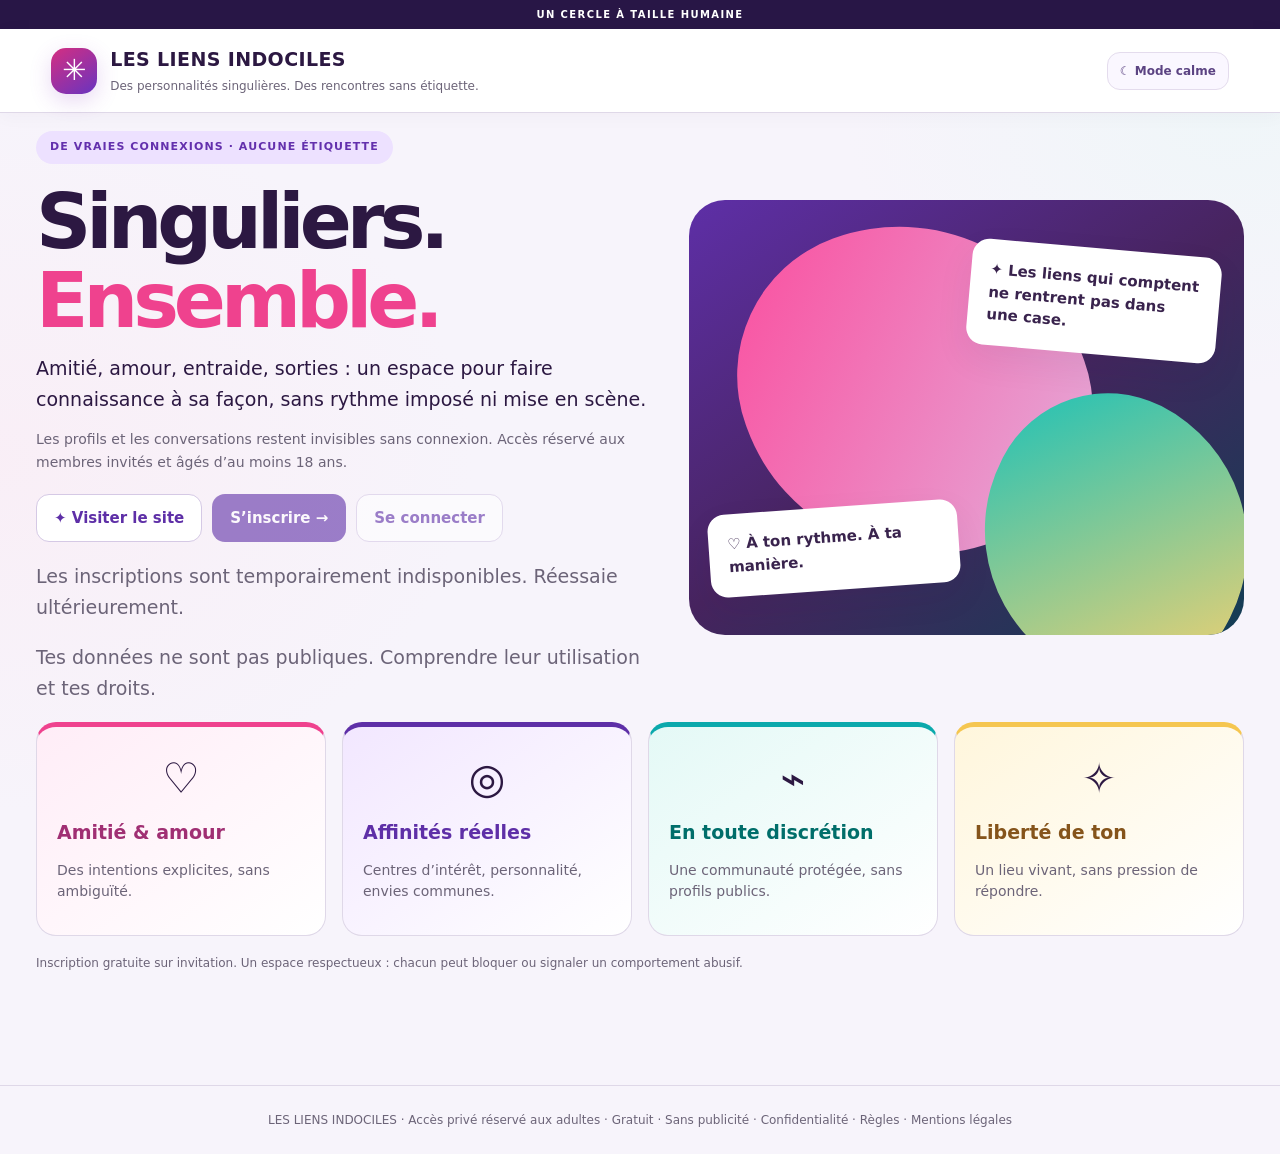
==== commit 8b27dd60: "Add files via upload" ====
--- a/index.html
+++ b/index.html
@@ -2,11 +2,11 @@
 <div class="topline">UN CERCLE À TAILLE HUMAINE</div>
 <header><div class="brand"><div class="brandicon">✳</div><div><b>LES LIENS INDOCILES</b><span>Des personnalités singulières. Des rencontres sans étiquette.</span></div></div><div class="right"><span id="userBadge" class="muted"></span><button id="calmBtn" class="quiet" title="Atténue couleurs et animations">☾ Mode calme</button><button id="logoutBtn" class="quiet" hidden>Se déconnecter</button></div></header>
 <main>
-<section id="publicHome" class="publicHome"><div class="hero"><div><span class="eyebrow">DE VRAIES CONNEXIONS · AUCUNE ÉTIQUETTE</span><h1>Singuliers.<br><em>Ensemble.</em></h1><p>Amitié, amour, entraide, sorties : un espace pour faire connaissance à sa façon, sans rythme imposé ni mise en scène.</p><p class="note">Les profils et les conversations restent invisibles sans connexion. Accès réservé aux membres invités et âgés d’au moins 18 ans.</p><div class="actions"><a href="visite.html" class="secondary" id="publicTourLink" aria-label="Visiter le site en démonstration avec des données fictives">✦ Visiter le site</a><button id="signupOpen" class="primary">S’inscrire →</button><button id="loginOpen" class="secondary">Se connecter</button></div><p class="tiny" id="availabilityInfo" aria-live="polite"></p></div><div class="illustration"><div class="shape orb1"></div><div class="shape orb2"></div><div class="quote q1">✦ Les liens qui comptent ne rentrent pas dans une case.</div><div class="quote q2">♡ À ton rythme. À ta manière.</div></div></div><div class="features"><article><div>♡</div><h3>Amitié & amour</h3><p>Des intentions explicites, sans ambiguïté.</p></article><article><div>◎</div><h3>Affinités réelles</h3><p>Centres d’intérêt, personnalité, envies communes.</p></article><article><div>⌁</div><h3>En toute discrétion</h3><p>Une communauté protégée, sans profils publics.</p></article><article><div>✧</div><h3>Liberté de ton</h3><p>Un lieu vivant, sans pression de répondre.</p></article></div><p class="tiny">Inscription gratuite sur invitation. Un espace respectueux : chacun peut bloquer ou signaler un comportement abusif.</p></section>
-<section id="authPanel" class="authPanel" hidden><div class="panel authbox"><button id="backHome" class="quiet">← Accueil</button><h2 id="authTitle">Créer mon compte</h2><p class="muted">L’accès est réservé aux personnes invitées. Les profils et les échanges restent privés.</p><label>Adresse e-mail<input id="authEmail" type="email" autocomplete="email" placeholder="toi@exemple.fr"></label><label>Mot de passe<input id="authPassword" type="password" autocomplete="current-password" minlength="10" placeholder="Au moins 10 caractères"></label><div class="actions"><button id="signUpBtn" class="primary">Créer mon compte</button><button id="signInBtn" class="secondary">Me connecter</button></div><p class="tiny">Utilise l’adresse à laquelle tu as été invité(e). Un e-mail de confirmation peut être nécessaire.</p><div id="authMessage" class="feedback" aria-live="polite"></div></div></section>
+<section id="publicHome" class="publicHome"><div class="hero"><div><span class="eyebrow">DE VRAIES CONNEXIONS · AUCUNE ÉTIQUETTE</span><h1>Singuliers.<br><em>Ensemble.</em></h1><p>Amitié, amour, entraide, sorties : un espace pour faire connaissance à sa façon, sans rythme imposé ni mise en scène.</p><p class="note">Les profils et les conversations restent invisibles sans connexion. Accès réservé aux membres invités et âgés d’au moins 18 ans.</p><div class="actions"><a href="visite.html" class="secondary" id="publicTourLink" aria-label="Visiter le site en démonstration avec des données fictives">✦ Visiter le site</a><button id="signupOpen" class="primary">S’inscrire →</button><button id="loginOpen" class="secondary">Se connecter</button></div><p class="tiny" id="availabilityInfo" aria-live="polite"></p><p class="tiny">Tes données ne sont pas publiques. <a href="infos-legales.html#confidentialite">Comprendre leur utilisation et tes droits</a>.</p></div><div class="illustration"><div class="shape orb1"></div><div class="shape orb2"></div><div class="quote q1">✦ Les liens qui comptent ne rentrent pas dans une case.</div><div class="quote q2">♡ À ton rythme. À ta manière.</div></div></div><div class="features"><article><div>♡</div><h3>Amitié & amour</h3><p>Des intentions explicites, sans ambiguïté.</p></article><article><div>◎</div><h3>Affinités réelles</h3><p>Centres d’intérêt, personnalité, envies communes.</p></article><article><div>⌁</div><h3>En toute discrétion</h3><p>Une communauté protégée, sans profils publics.</p></article><article><div>✧</div><h3>Liberté de ton</h3><p>Un lieu vivant, sans pression de répondre.</p></article></div><p class="tiny">Inscription gratuite sur invitation. Un espace respectueux : chacun peut bloquer ou signaler un comportement abusif.</p></section>
+<section id="authPanel" class="authPanel" hidden><div class="panel authbox"><button id="backHome" class="quiet">← Accueil</button><h2 id="authTitle">Créer mon compte</h2><p class="muted">L’accès est réservé aux personnes invitées. Les profils et les échanges restent privés.</p><label>Adresse e-mail<input id="authEmail" type="email" autocomplete="email" placeholder="toi@exemple.fr"></label><label>Mot de passe<input id="authPassword" type="password" autocomplete="current-password" minlength="10" placeholder="Au moins 10 caractères"></label><div class="actions"><button id="signUpBtn" class="primary">Créer mon compte</button><button id="signInBtn" class="secondary">Me connecter</button></div><label class="hint"><input id="agreeRules" type="checkbox"> J’ai lu les <a href="infos-legales.html#regles" target="_blank" rel="noopener">règles du cercle</a> et la <a href="infos-legales.html#confidentialite" target="_blank" rel="noopener">politique de confidentialité</a> (création de compte uniquement).</label><p class="tiny">Utilise l’adresse à laquelle tu as été invité(e). Un e-mail de confirmation peut être nécessaire.</p><div id="authMessage" class="feedback" aria-live="polite"></div></div></section>
 <section id="app" hidden><nav class="tabs" aria-label="Espace membres"><button data-page="accueil" class="active">Accueil</button><button data-page="explorer">Découvrir</button><button data-page="forums">Forums</button><button data-page="salons">Salons</button><button data-page="sorties">Sorties</button><button data-page="messages">Messages</button><button data-page="profil">Mon profil</button><button data-page="securite">Sécurité</button></nav><div id="pageContent"></div></section>
 <section id="setup" class="setup" hidden><div class="panel"><h2>Les inscriptions ne sont pas encore ouvertes</h2><p>Le cercle n’est pas encore accessible aux nouveaux membres.</p></div></section>
-</main><footer>LES LIENS INDOCILES · Accès privé réservé aux adultes · Gratuit · Sans publicité</footer>
+</main><footer>LES LIENS INDOCILES · Accès privé réservé aux adultes · Gratuit · Sans publicité <span aria-hidden="true"> · </span><a href="infos-legales.html#confidentialite">Confidentialité</a> · <a href="infos-legales.html#regles">Règles</a> · <a href="infos-legales.html#mentions">Mentions légales</a></footer>
 <div id="modal" class="modal" hidden role="dialog" aria-modal="true" aria-labelledby="modalTitle"><div class="dialog"><button id="closeModal" class="close" aria-label="Fermer">×</button><h2 id="modalTitle">Profil</h2><div id="modalContent"></div></div></div>
 <script src="config.js" onerror="void 0"></script><script type="module" src="app.js"></script>
 </body></html>
